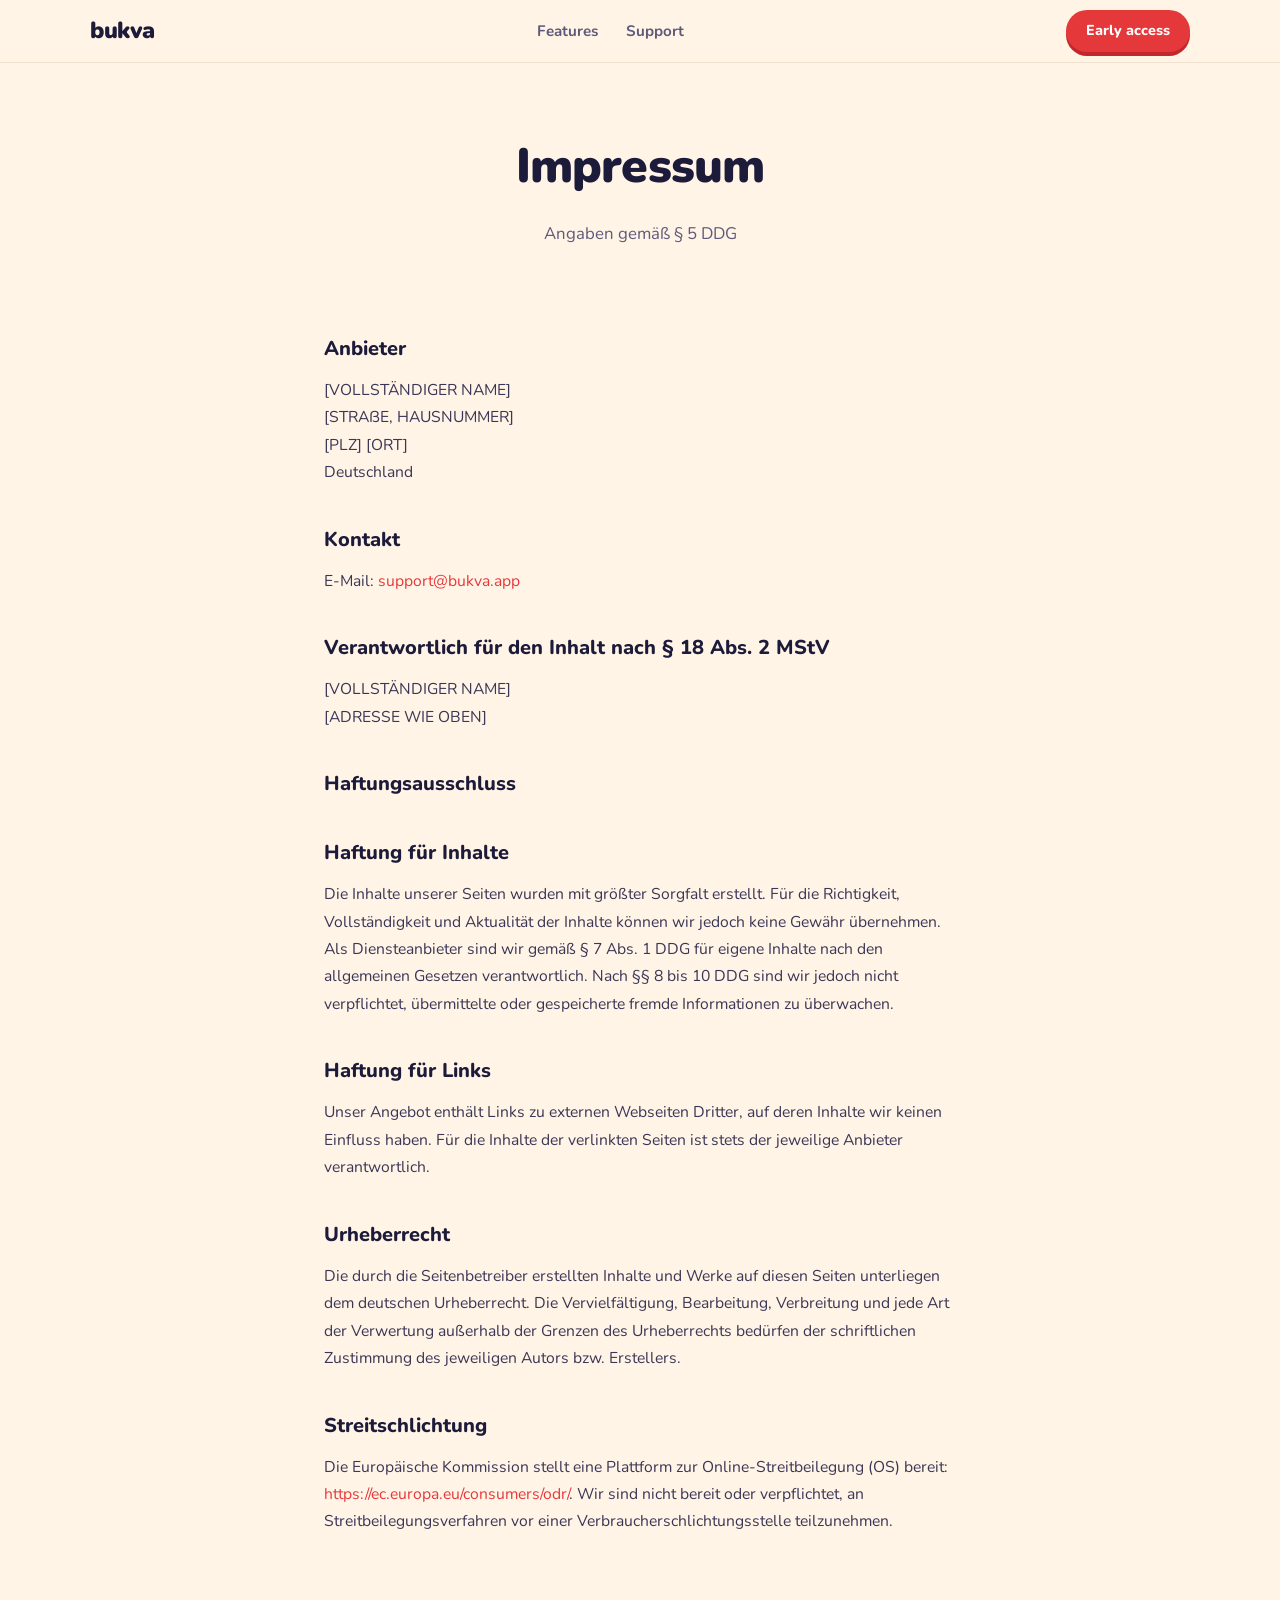
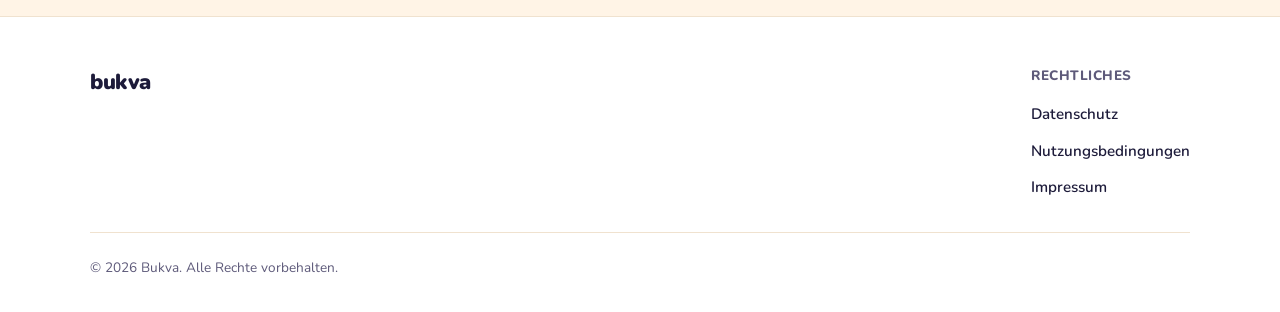
==== impressum.html @ 1163641a "Initial Bukva landing page" ====
<!DOCTYPE html>
<html lang="de">
<head>
  <meta charset="UTF-8" />
  <meta name="viewport" content="width=device-width, initial-scale=1.0" />
  <title>Impressum – Bukva</title>
  <link rel="preconnect" href="https://fonts.googleapis.com" />
  <link rel="preconnect" href="https://fonts.gstatic.com" crossorigin />
  <link href="https://fonts.googleapis.com/css2?family=Nunito:wght@400;600;700;800;900&display=swap" rel="stylesheet" />
  <link rel="stylesheet" href="assets/style.css" />
</head>
<body>

<nav>
  <div class="nav-inner">
    <a href="index.html" class="nav-logo">bukva</a>
    <ul class="nav-links">
      <li><a href="index.html#features">Features</a></li>
      <li><a href="support.html">Support</a></li>
    </ul>
    <a href="index.html#beta" class="nav-links nav-cta">Early access</a>
  </div>
</nav>

<div class="page-hero">
  <h1>Impressum</h1>
  <p>Angaben gemäß § 5 DDG</p>
</div>

<div class="content-wrap">

  <h2>Anbieter</h2>
  <p>
    [VOLLSTÄNDIGER NAME]<br/>
    [STRAßE, HAUSNUMMER]<br/>
    [PLZ] [ORT]<br/>
    Deutschland
  </p>

  <h2>Kontakt</h2>
  <p>
    E-Mail: <a href="mailto:support@bukva.app">support@bukva.app</a>
  </p>

  <h2>Verantwortlich für den Inhalt nach § 18 Abs. 2 MStV</h2>
  <p>
    [VOLLSTÄNDIGER NAME]<br/>
    [ADRESSE WIE OBEN]
  </p>

  <h2>Haftungsausschluss</h2>

  <h2>Haftung für Inhalte</h2>
  <p>Die Inhalte unserer Seiten wurden mit größter Sorgfalt erstellt. Für die Richtigkeit, Vollständigkeit und Aktualität der Inhalte können wir jedoch keine Gewähr übernehmen. Als Diensteanbieter sind wir gemäß § 7 Abs. 1 DDG für eigene Inhalte nach den allgemeinen Gesetzen verantwortlich. Nach §§ 8 bis 10 DDG sind wir jedoch nicht verpflichtet, übermittelte oder gespeicherte fremde Informationen zu überwachen.</p>

  <h2>Haftung für Links</h2>
  <p>Unser Angebot enthält Links zu externen Webseiten Dritter, auf deren Inhalte wir keinen Einfluss haben. Für die Inhalte der verlinkten Seiten ist stets der jeweilige Anbieter verantwortlich.</p>

  <h2>Urheberrecht</h2>
  <p>Die durch die Seitenbetreiber erstellten Inhalte und Werke auf diesen Seiten unterliegen dem deutschen Urheberrecht. Die Vervielfältigung, Bearbeitung, Verbreitung und jede Art der Verwertung außerhalb der Grenzen des Urheberrechts bedürfen der schriftlichen Zustimmung des jeweiligen Autors bzw. Erstellers.</p>

  <h2>Streitschlichtung</h2>
  <p>Die Europäische Kommission stellt eine Plattform zur Online-Streitbeilegung (OS) bereit: <a href="https://ec.europa.eu/consumers/odr/" target="_blank" rel="noopener">https://ec.europa.eu/consumers/odr/</a>. Wir sind nicht bereit oder verpflichtet, an Streitbeilegungsverfahren vor einer Verbraucherschlichtungsstelle teilzunehmen.</p>

</div>

<footer>
  <div class="footer-inner">
    <div class="footer-brand">
      <div class="logo">bukva</div>
    </div>
    <div class="footer-col">
      <h4>Rechtliches</h4>
      <ul>
        <li><a href="privacy.html">Datenschutz</a></li>
        <li><a href="terms.html">Nutzungsbedingungen</a></li>
        <li><a href="impressum.html">Impressum</a></li>
      </ul>
    </div>
  </div>
  <div class="footer-bottom">
    <span>© 2026 Bukva. Alle Rechte vorbehalten.</span>
  </div>
</footer>

</body>
</html>
---- assets/style.css ----
/* ── Bukva Web – Shared Styles (Farben aus docs/BRAND.md, Light Mode) ── */

:root {
  --brand:         #E5383B;
  --brand-pressed: #C1272D;
  --bg:            #FFF4E6;
  --card:          #FFFFFF;
  --ink:           #1D1B3A;
  --muted:         #5E5A7A;
  --border:        #F0E2CF;
  --correct:       #2EC4B6;
  --correct-text:  #0F7F75;
  --wrong:         #FF8A3D;
  --reward:        #FFC93C;
  --radius:        24px;
  --shadow:        0 4px 16px rgba(29, 27, 58, 0.06);
  --font:          "Nunito", -apple-system, BlinkMacSystemFont, "SF Pro Rounded", "Segoe UI", system-ui, sans-serif;
}

*, *::before, *::after { box-sizing: border-box; margin: 0; padding: 0; }

html { scroll-behavior: smooth; }

body {
  font-family: var(--font);
  background: var(--bg);
  color: var(--ink);
  line-height: 1.65;
  -webkit-font-smoothing: antialiased;
}

a { color: var(--brand); text-decoration: none; }
a:hover { text-decoration: underline; }

/* ── Nav ── */
nav {
  position: sticky;
  top: 0;
  z-index: 100;
  background: rgba(255, 244, 230, 0.9);
  backdrop-filter: blur(16px);
  -webkit-backdrop-filter: blur(16px);
  border-bottom: 1px solid var(--border);
  padding: 0 5%;
}
.nav-inner {
  max-width: 1100px;
  margin: 0 auto;
  display: flex;
  align-items: center;
  justify-content: space-between;
  height: 62px;
}
.nav-logo {
  font-family: var(--font);
  font-size: 1.45rem;
  font-weight: 900;
  color: var(--ink);
  letter-spacing: -0.5px;
}
.nav-logo:hover { text-decoration: none; }
.nav-links { display: flex; gap: 28px; list-style: none; }
.nav-links a {
  font-size: 0.95rem;
  font-weight: 700;
  color: var(--muted);
  transition: color .2s;
}
.nav-links a:hover { color: var(--brand); text-decoration: none; }
.nav-cta {
  background: var(--brand);
  color: #fff !important;
  padding: 9px 20px;
  border-radius: 999px;
  font-size: 0.9rem;
  font-weight: 800;
  box-shadow: 0 4px 0 var(--brand-pressed);
  transition: transform .15s, box-shadow .15s;
}
.nav-cta:hover { transform: translateY(2px); box-shadow: 0 2px 0 var(--brand-pressed); text-decoration: none !important; }

/* ── Hero ── */
.hero {
  text-align: center;
  padding: 80px 5% 72px;
  position: relative;
  overflow: hidden;
}
.hero-badge {
  display: inline-block;
  background: var(--reward);
  color: var(--ink);
  font-size: 0.82rem;
  font-weight: 800;
  letter-spacing: 0.5px;
  text-transform: uppercase;
  padding: 6px 16px;
  border-radius: 999px;
  margin-bottom: 24px;
}
.hero-mascot {
  width: 150px;
  height: 150px;
  object-fit: cover;
  border-radius: 50%;
  border: 4px solid var(--card);
  box-shadow: var(--shadow);
  margin: 0 auto 28px;
  display: block;
}
.hero h1 {
  font-size: clamp(2.4rem, 6vw, 4rem);
  font-weight: 900;
  line-height: 1.1;
  letter-spacing: -1.5px;
  max-width: 780px;
  margin: 0 auto 20px;
}
.hero h1 .highlight { color: var(--brand); }
.hero-sub {
  font-size: clamp(1rem, 2vw, 1.2rem);
  color: var(--muted);
  max-width: 560px;
  margin: 0 auto 40px;
}
.hero-actions { display: flex; gap: 14px; justify-content: center; flex-wrap: wrap; }

/* 3D-Button: Fläche + 4px dunklere Unterkante, wie in BRAND.md */
.btn-primary {
  display: inline-flex; align-items: center; gap: 8px;
  background: var(--brand);
  color: #fff;
  font-family: var(--font);
  font-size: 1.05rem;
  font-weight: 800;
  padding: 15px 32px;
  border-radius: 20px;
  box-shadow: 0 4px 0 var(--brand-pressed);
  transition: transform .15s, box-shadow .15s;
}
.btn-primary:hover { transform: translateY(2px); box-shadow: 0 2px 0 var(--brand-pressed); text-decoration: none; }
.btn-ghost {
  display: inline-flex; align-items: center; gap: 8px;
  background: var(--card);
  color: var(--ink);
  font-size: 1.05rem;
  font-weight: 800;
  padding: 15px 32px;
  border-radius: 20px;
  border: 2px solid var(--border);
  box-shadow: 0 4px 0 var(--border);
  transition: transform .15s, box-shadow .15s;
}
.btn-ghost:hover { transform: translateY(2px); box-shadow: 0 2px 0 var(--border); text-decoration: none; }

/* ── Section shared ── */
section { padding: 80px 5%; }
.section-label {
  display: inline-block;
  font-size: 0.78rem;
  font-weight: 800;
  letter-spacing: 1px;
  text-transform: uppercase;
  color: var(--brand);
  margin-bottom: 12px;
}
.section-title {
  font-size: clamp(1.7rem, 4vw, 2.4rem);
  font-weight: 900;
  letter-spacing: -0.8px;
  line-height: 1.2;
  margin-bottom: 16px;
}
.section-sub {
  font-size: 1.05rem;
  color: var(--muted);
  max-width: 520px;
  margin-bottom: 56px;
}

/* ── Features ── */
.features-grid {
  max-width: 1100px;
  margin: 0 auto;
  display: grid;
  grid-template-columns: repeat(auto-fit, minmax(240px, 1fr));
  gap: 20px;
}
.feature-card {
  background: var(--card);
  border-radius: var(--radius);
  padding: 28px 24px;
  box-shadow: var(--shadow);
  transition: transform .2s;
}
.feature-card:hover { transform: translateY(-4px); }
.feature-icon { font-size: 2.2rem; margin-bottom: 14px; display: block; }
.feature-card h3 { font-size: 1.1rem; font-weight: 800; margin-bottom: 8px; }
.feature-card p { font-size: 0.95rem; color: var(--muted); line-height: 1.55; }

/* ── Example card (Lückensatz) ── */
.example {
  max-width: 560px;
  margin: 0 auto;
  background: var(--card);
  border-radius: var(--radius);
  padding: 32px 28px;
  box-shadow: var(--shadow);
  text-align: center;
}
.example .sentence { font-size: 1.6rem; font-weight: 800; line-height: 1.4; margin-bottom: 16px; }
.example .gap {
  display: inline-block;
  border: 2px dashed var(--muted);
  border-radius: 999px;
  padding: 0 18px;
  color: var(--muted);
}
.example .answer { display: inline-block; background: var(--reward); border-radius: 8px; padding: 0 6px; }
.example .translation { font-size: 0.95rem; color: var(--muted); margin-bottom: 20px; }
.example .feedback {
  display: inline-block;
  background: #E6F8F6;
  color: var(--correct-text);
  font-weight: 800;
  font-size: 0.95rem;
  padding: 8px 16px;
  border-radius: 16px;
}

/* ── Languages ── */
.languages-section { background: var(--card); border-top: 1px solid var(--border); border-bottom: 1px solid var(--border); text-align: center; }
.lang-row { display: flex; flex-wrap: wrap; justify-content: center; gap: 14px; max-width: 700px; margin: 0 auto; }
.lang-chip {
  display: flex; align-items: center; gap: 8px;
  background: var(--bg);
  border: 2px solid var(--border);
  border-radius: 16px;
  padding: 10px 20px;
  font-size: 0.95rem;
  font-weight: 800;
}

/* ── Benefits ── */
.benefits-list {
  max-width: 540px;
  margin: 0 auto;
  display: flex;
  flex-direction: column;
  gap: 16px;
  text-align: left;
}
.benefit-row {
  display: flex;
  align-items: flex-start;
  gap: 12px;
  font-size: 1.05rem;
  font-weight: 700;
  color: var(--ink);
  line-height: 1.5;
}
.benefit-row .benefit-icon { flex-shrink: 0; font-size: 1.1rem; margin-top: 1px; }
.benefit-divider { border: none; border-top: 1px solid var(--border); margin: 6px 0; }
.benefit-row.benefit-no { font-size: 0.95rem; font-weight: 600; color: var(--muted); }

/* ── How it works ── */
.steps { max-width: 900px; margin: 0 auto; display: grid; grid-template-columns: repeat(auto-fit, minmax(220px, 1fr)); gap: 28px; }
.step { text-align: center; }
.step-num {
  width: 52px; height: 52px;
  background: var(--reward);
  border-radius: 50%;
  display: flex; align-items: center; justify-content: center;
  font-size: 1.2rem; font-weight: 900; color: var(--ink);
  margin: 0 auto 16px;
  box-shadow: 0 4px 0 #E0A92A;
}
.step h3 { font-size: 1.05rem; font-weight: 800; margin-bottom: 8px; }
.step p { font-size: 0.93rem; color: var(--muted); }

/* ── Footer ── */
footer {
  background: var(--card);
  border-top: 1px solid var(--border);
  padding: 48px 5% 32px;
}
.footer-inner {
  max-width: 1100px;
  margin: 0 auto;
  display: flex;
  flex-wrap: wrap;
  justify-content: space-between;
  gap: 32px;
}
.footer-brand { max-width: 240px; }
.footer-brand .logo { font-family: var(--font); font-size: 1.35rem; font-weight: 900; letter-spacing: -0.5px; color: var(--ink); }
.footer-brand p { font-size: 0.9rem; color: var(--muted); margin-top: 10px; line-height: 1.6; }
.footer-col h4 { font-size: 0.85rem; font-weight: 800; text-transform: uppercase; letter-spacing: 0.5px; color: var(--muted); margin-bottom: 14px; }
.footer-col ul { list-style: none; display: flex; flex-direction: column; gap: 10px; }
.footer-col ul li a { font-size: 0.95rem; font-weight: 600; color: var(--ink); transition: color .2s; }
.footer-col ul li a:hover { color: var(--brand); text-decoration: none; }
.footer-bottom {
  max-width: 1100px;
  margin: 32px auto 0;
  padding-top: 24px;
  border-top: 1px solid var(--border);
  display: flex; flex-wrap: wrap; justify-content: space-between; align-items: center;
  gap: 12px;
  font-size: 0.85rem; color: var(--muted);
}

/* ── Inner page ── */
.page-hero { padding: 64px 5% 48px; text-align: center; }
.page-hero h1 { font-size: clamp(1.9rem, 5vw, 3rem); font-weight: 900; letter-spacing: -0.8px; margin-bottom: 14px; }
.page-hero p { font-size: 1.05rem; color: var(--muted); max-width: 520px; margin: 0 auto; }
.content-wrap {
  max-width: 760px;
  margin: 0 auto;
  padding: 0 5% 80px;
}
.content-wrap h2 { font-size: 1.25rem; font-weight: 800; margin: 36px 0 12px; }
.content-wrap p, .content-wrap li { font-size: 0.98rem; color: #3A3756; line-height: 1.75; }
.content-wrap ul, .content-wrap ol { padding-left: 20px; margin: 8px 0 16px; }
.content-wrap ul li, .content-wrap ol li { margin-bottom: 6px; }
.last-updated { font-size: 0.85rem; color: var(--muted); margin-bottom: 32px; }

/* ── FAQ ── */
.faq-list { max-width: 760px; margin: 0 auto; display: flex; flex-direction: column; gap: 14px; }
details.faq-item {
  background: var(--card);
  border-radius: 20px;
  overflow: hidden;
  box-shadow: var(--shadow);
}
details.faq-item summary {
  padding: 20px 24px;
  font-size: 1rem;
  font-weight: 800;
  cursor: pointer;
  list-style: none;
  display: flex;
  justify-content: space-between;
  align-items: center;
  user-select: none;
}
details.faq-item summary::-webkit-details-marker { display: none; }
details.faq-item summary::after {
  content: "+";
  font-size: 1.4rem;
  font-weight: 700;
  color: var(--brand);
  transition: transform .2s;
}
details.faq-item[open] summary::after { transform: rotate(45deg); }
.faq-answer { padding: 0 24px 20px; font-size: 0.95rem; color: var(--muted); line-height: 1.7; }

/* ── Support Contact ── */
.contact-card {
  background: var(--card);
  border-radius: var(--radius);
  padding: 32px;
  text-align: center;
  max-width: 480px;
  margin: 48px auto 0;
  box-shadow: var(--shadow);
}
.contact-card h3 { font-size: 1.15rem; font-weight: 800; margin-bottom: 10px; }
.contact-card p { font-size: 0.95rem; color: var(--muted); margin-bottom: 20px; }

/* ── Responsive ── */
@media (max-width: 640px) {
  .nav-links { display: none; }
  .hero { padding: 56px 5% 48px; }
  .hero-mascot { width: 120px; height: 120px; }
  .footer-inner { flex-direction: column; }
  .footer-bottom { flex-direction: column; text-align: center; }
  .example .sentence { font-size: 1.3rem; }
}
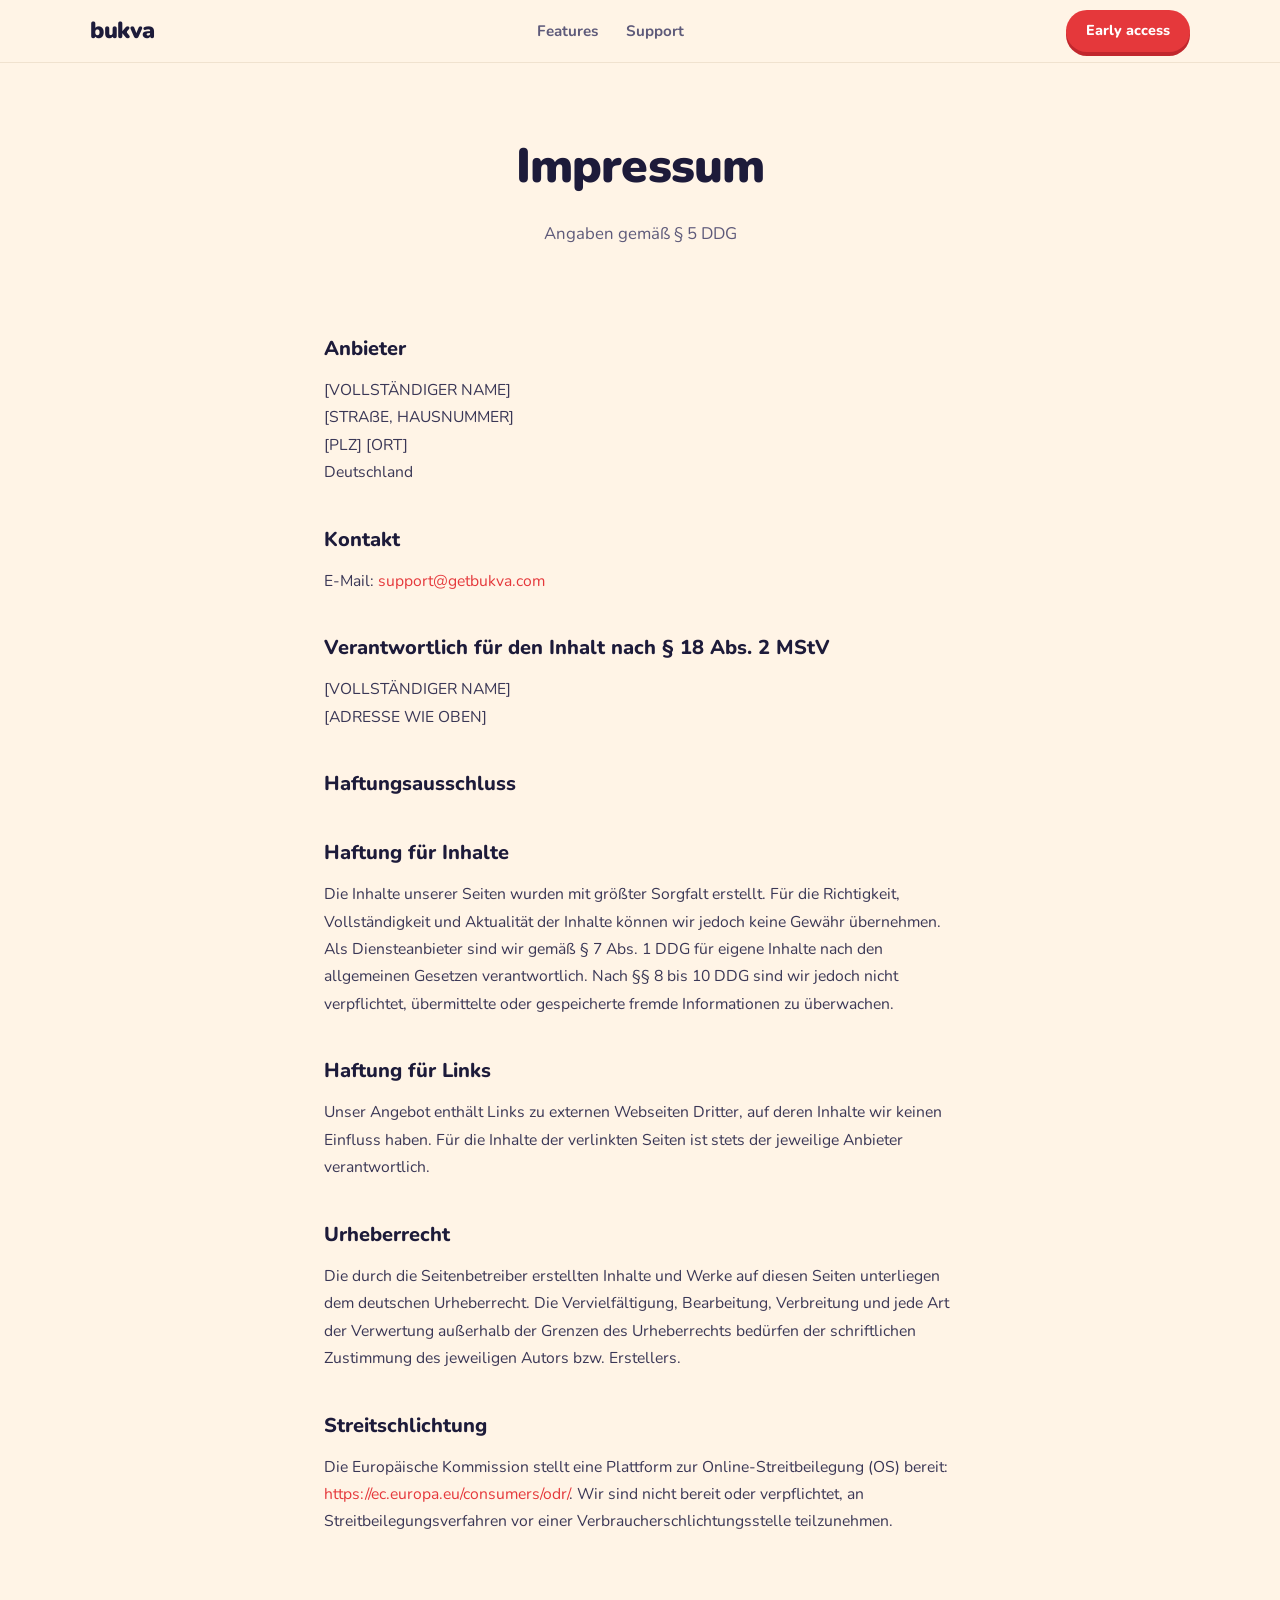
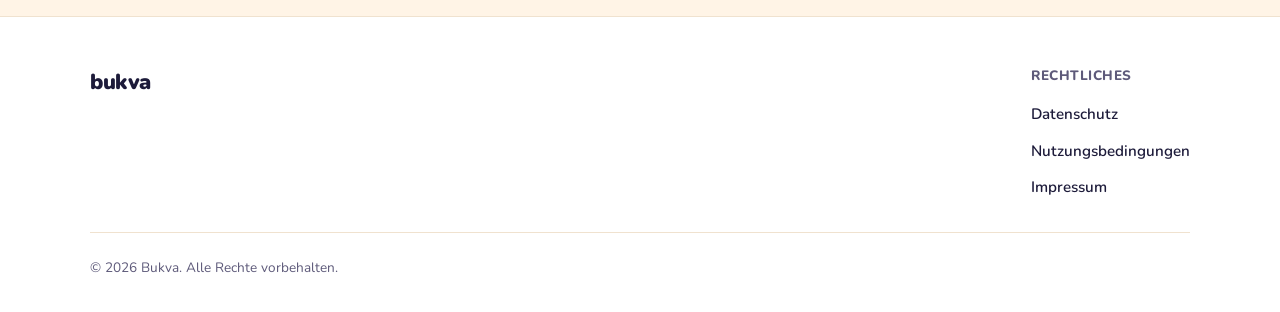
==== commit d68375d1: "Use getbukva.com as domain" ====
--- a/impressum.html
+++ b/impressum.html
@@ -39,7 +39,7 @@
 
   <h2>Kontakt</h2>
   <p>
-    E-Mail: <a href="mailto:support@bukva.app">support@bukva.app</a>
+    E-Mail: <a href="mailto:support@getbukva.com">support@getbukva.com</a>
   </p>
 
   <h2>Verantwortlich für den Inhalt nach § 18 Abs. 2 MStV</h2>
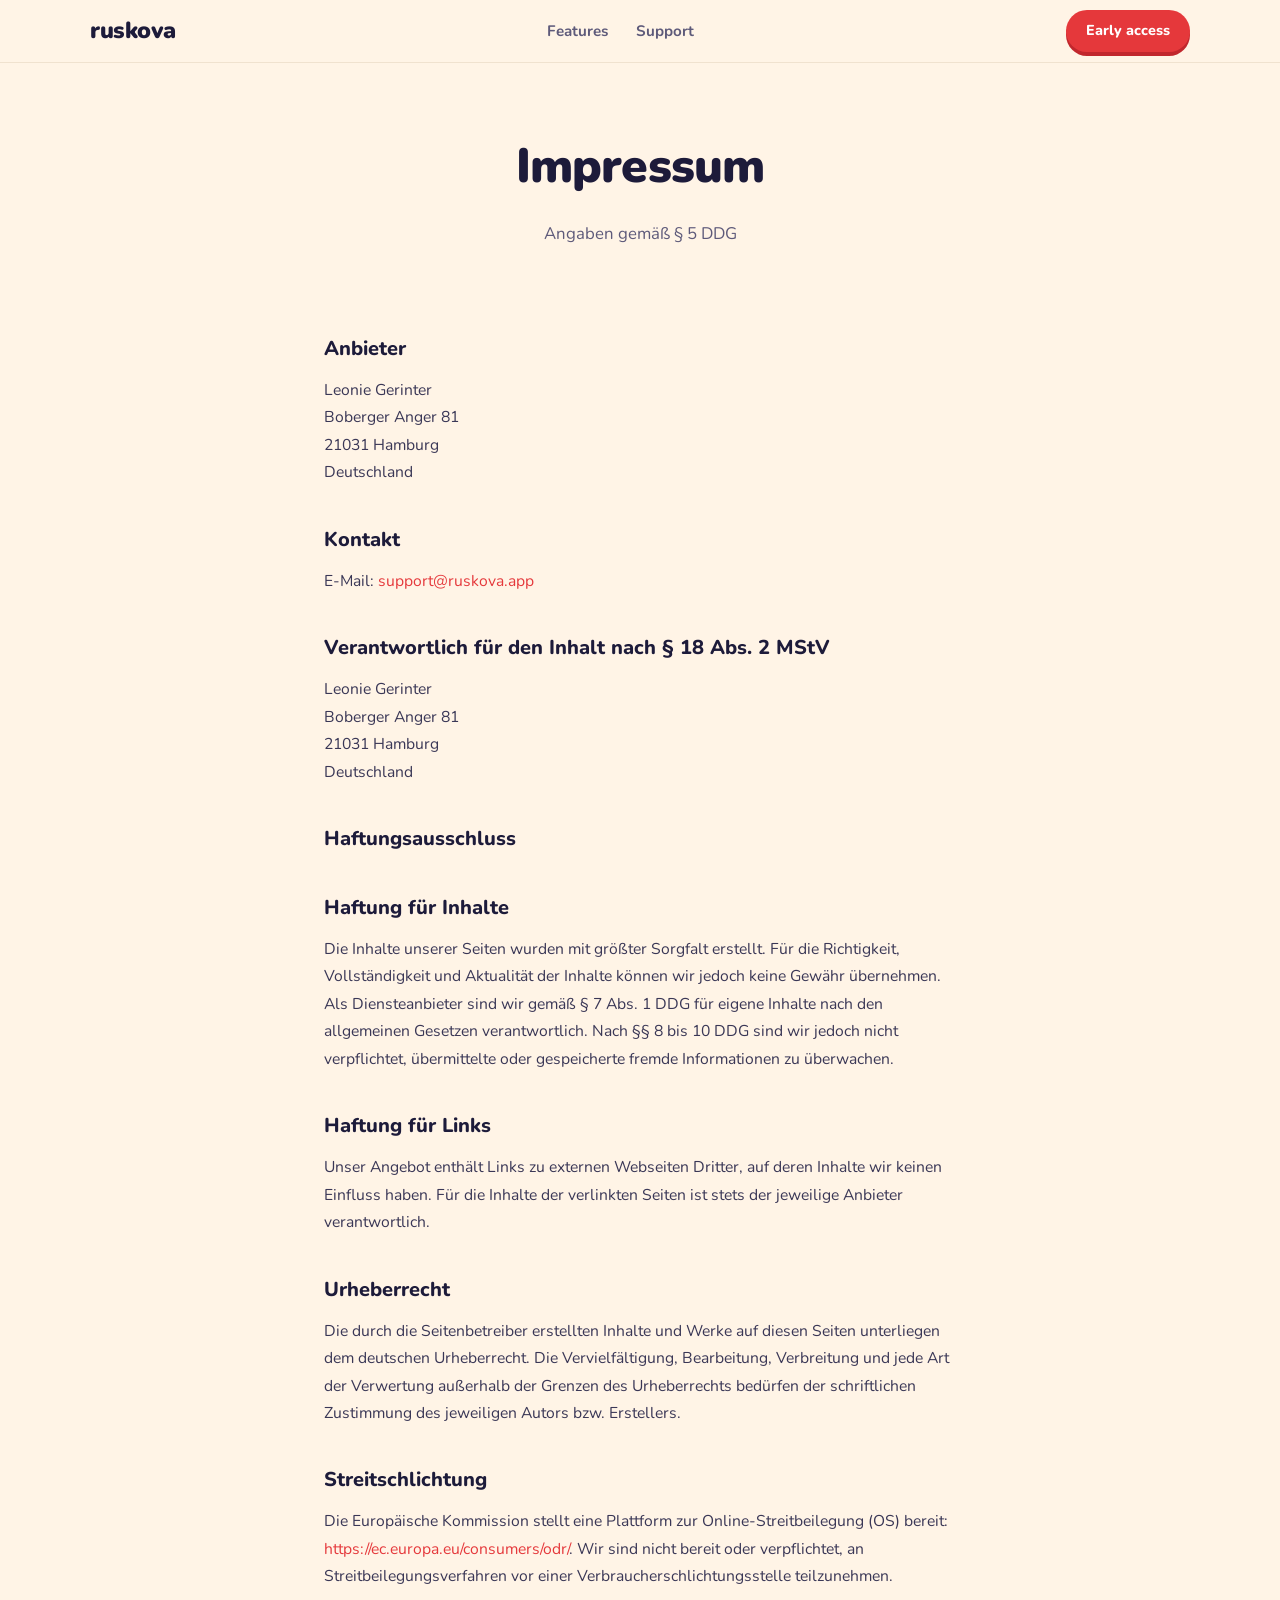
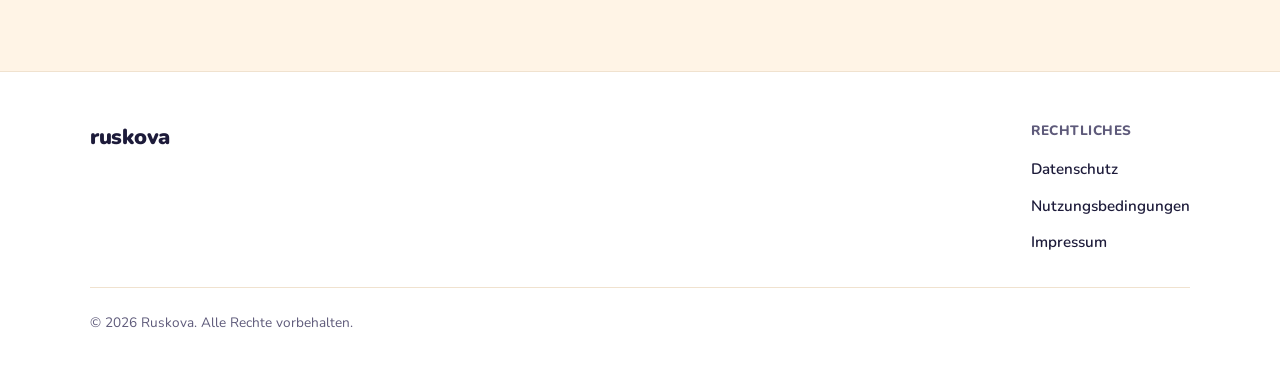
==== commit e738a9bb: "Rename Bukva to Ruskova and move to ruskova.app Co-Authored-By: Claude Haiku 5.5 <noreply@anthropic." ====
--- a/impressum.html
+++ b/impressum.html
@@ -3,7 +3,7 @@
 <head>
   <meta charset="UTF-8" />
   <meta name="viewport" content="width=device-width, initial-scale=1.0" />
-  <title>Impressum – Bukva</title>
+  <title>Impressum – Ruskova</title>
   <link rel="preconnect" href="https://fonts.googleapis.com" />
   <link rel="preconnect" href="https://fonts.gstatic.com" crossorigin />
   <link href="https://fonts.googleapis.com/css2?family=Nunito:wght@400;600;700;800;900&display=swap" rel="stylesheet" />
@@ -13,7 +13,7 @@
 
 <nav>
   <div class="nav-inner">
-    <a href="index.html" class="nav-logo">bukva</a>
+    <a href="index.html" class="nav-logo">ruskova</a>
     <ul class="nav-links">
       <li><a href="index.html#features">Features</a></li>
       <li><a href="support.html">Support</a></li>
@@ -31,21 +31,23 @@
 
   <h2>Anbieter</h2>
   <p>
-    [VOLLSTÄNDIGER NAME]<br/>
-    [STRAßE, HAUSNUMMER]<br/>
-    [PLZ] [ORT]<br/>
+    Leonie Gerinter <br/>
+    Boberger Anger 81 <br/>
+    21031 Hamburg <br/>
     Deutschland
   </p>
 
   <h2>Kontakt</h2>
   <p>
-    E-Mail: <a href="mailto:support@getbukva.com">support@getbukva.com</a>
+    E-Mail: <a href="mailto:support@ruskova.app">support@ruskova.app</a>
   </p>
 
   <h2>Verantwortlich für den Inhalt nach § 18 Abs. 2 MStV</h2>
   <p>
-    [VOLLSTÄNDIGER NAME]<br/>
-    [ADRESSE WIE OBEN]
+    Leonie Gerinter <br/>
+    Boberger Anger 81 <br/>
+ 21031 Hamburg <br/>
+    Deutschland
   </p>
 
   <h2>Haftungsausschluss</h2>
@@ -67,7 +69,7 @@
 <footer>
   <div class="footer-inner">
     <div class="footer-brand">
-      <div class="logo">bukva</div>
+      <div class="logo">ruskova</div>
     </div>
     <div class="footer-col">
       <h4>Rechtliches</h4>
@@ -79,7 +81,7 @@
     </div>
   </div>
   <div class="footer-bottom">
-    <span>© 2026 Bukva. Alle Rechte vorbehalten.</span>
+    <span>© 2026 Ruskova. Alle Rechte vorbehalten.</span>
   </div>
 </footer>
 
--- a/assets/style.css
+++ b/assets/style.css
@@ -1,4 +1,4 @@
-/* ── Bukva Web – Shared Styles (Farben aus docs/BRAND.md, Light Mode) ── */
+/* ── Ruskova Web – Shared Styles (Farben aus docs/BRAND.md, Light Mode) ── */
 
 :root {
   --brand:         #E5383B;
